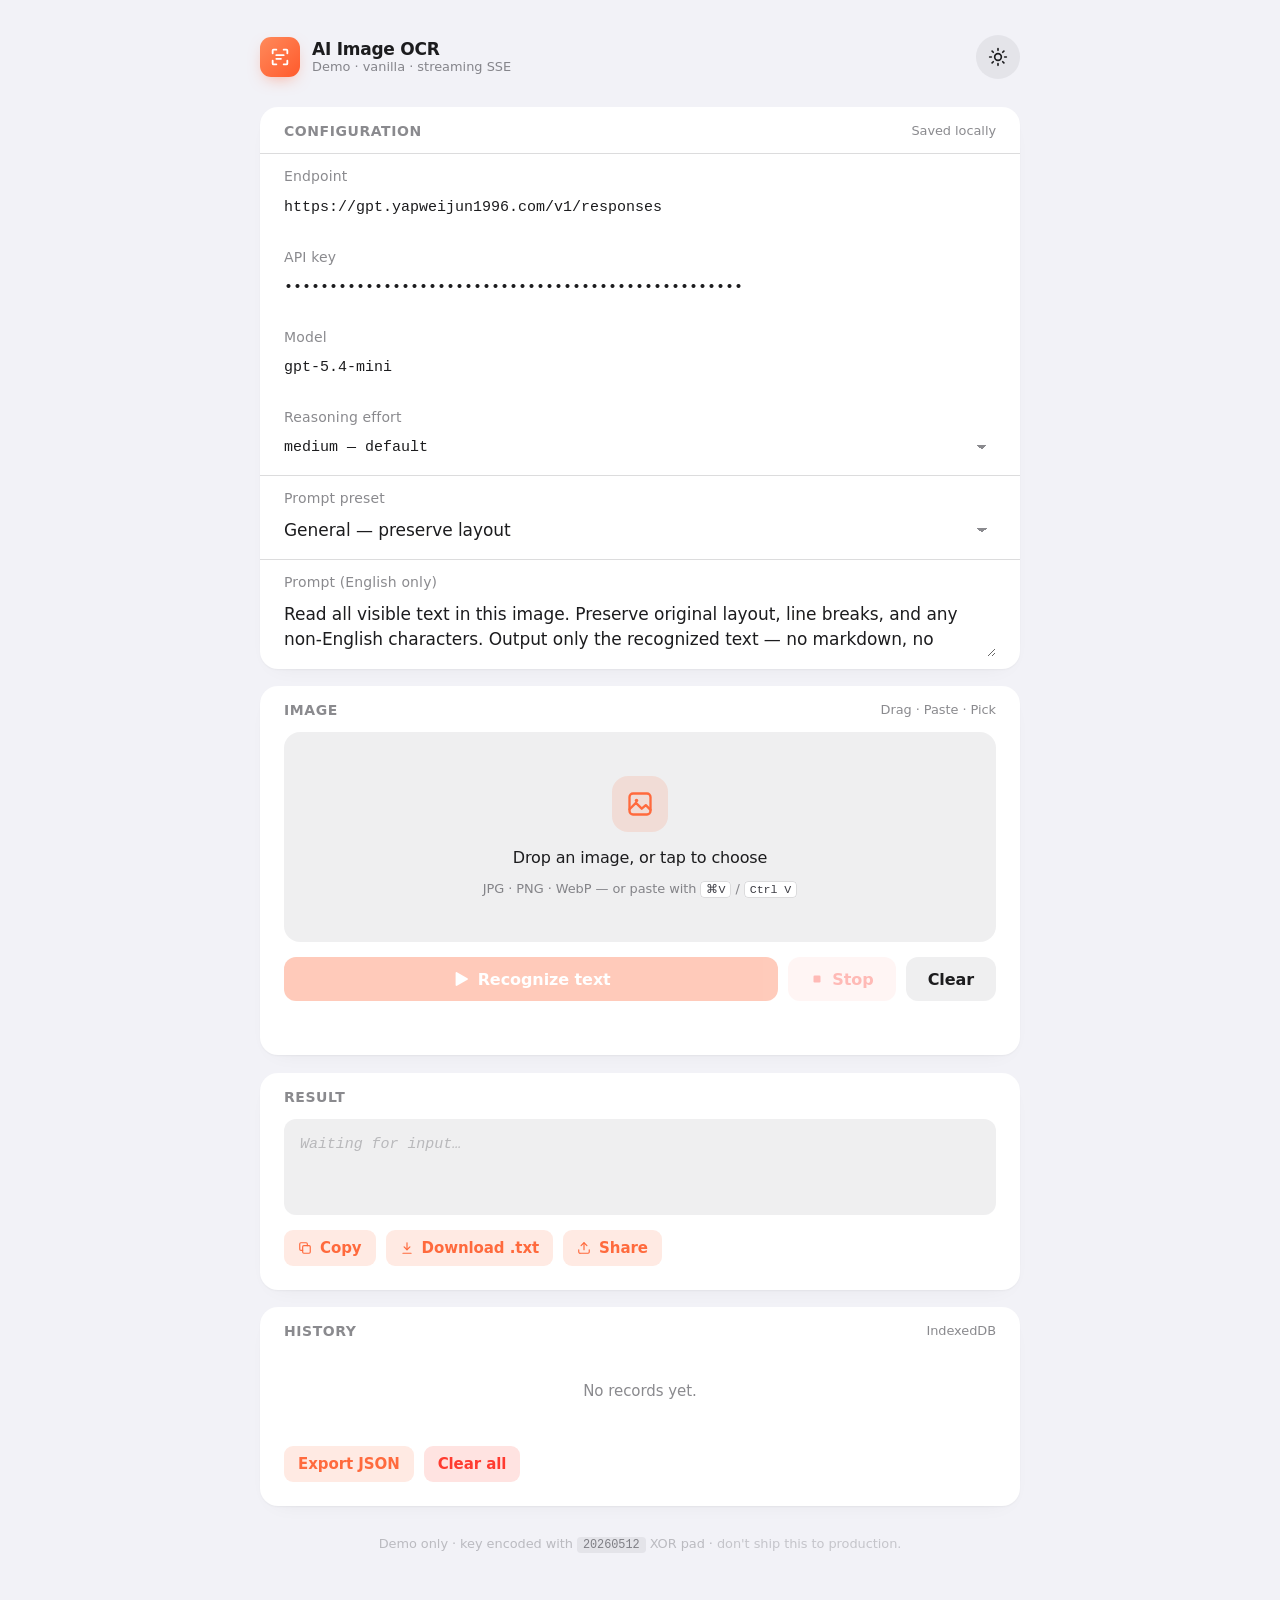
==== index.html @ c4d76cb7 "feat: AI Image OCR demo — streaming PWA, Apple HIG, English presets A browser-native OCR demo that s" ====
<!doctype html>
<html lang="en" dir="ltr">
<head>
  <meta charset="utf-8">
  <meta name="viewport" content="width=device-width, initial-scale=1.0, viewport-fit=cover">

  <title>AI Image OCR — drag an image, get clean text</title>
  <meta name="description" content="Browser-native OCR demo powered by GPT vision. Drag, paste or pick an image and get clean text back.">
  <meta name="author" content="Yap Wei Jun">
  <meta name="theme-color" content="#ff6a3d">
  <meta name="color-scheme" content="light dark">

  <!-- Content Security Policy. No inline scripts (after Phase 10), no
       inline styles, no eval. Allows our own assets + the gateway only. -->
  <meta http-equiv="Content-Security-Policy" content="
    default-src 'self';
    script-src 'self';
    style-src 'self';
    img-src 'self' data: blob:;
    font-src 'self';
    connect-src 'self' https://gpt.yapweijun1996.com;
    manifest-src 'self';
    worker-src 'self';
    object-src 'none';
    base-uri 'self';
    form-action 'self';
    frame-ancestors 'none';
  ">

  <!-- PWA -->
  <link rel="manifest" href="./manifest.json">
  <link rel="icon" href="./icon.svg" type="image/svg+xml">
  <link rel="apple-touch-icon" href="./assets/icons/apple-touch-icon-180.png">
  <meta name="apple-mobile-web-app-capable" content="yes">
  <meta name="mobile-web-app-capable" content="yes">
  <meta name="apple-mobile-web-app-status-bar-style" content="black-translucent">
  <meta name="apple-mobile-web-app-title" content="AI OCR">

  <link rel="stylesheet" href="./assets/styles.css">

  <!-- FOUC guard — sync (non-module) script so it runs before CSS paints.
       See js/fouc.js for the why. -->
  <script src="./js/fouc.js"></script>
</head>
<body>

<main class="app">

  <!-- ============== Header ============== -->
  <header class="nav">
    <div class="brand">
      <div class="brand-mark" aria-hidden="true">
        <svg viewBox="0 0 24 24" fill="none" stroke="currentColor" stroke-width="2" stroke-linecap="round" stroke-linejoin="round">
          <path d="M4 8V5a1 1 0 0 1 1-1h3"/>
          <path d="M20 8V5a1 1 0 0 0-1-1h-3"/>
          <path d="M4 16v3a1 1 0 0 0 1 1h3"/>
          <path d="M20 16v3a1 1 0 0 1-1 1h-3"/>
          <line x1="8" y1="10" x2="16" y2="10"/>
          <line x1="8" y1="14" x2="13" y2="14"/>
        </svg>
      </div>
      <div class="brand-text">
        <div class="brand-title">AI Image OCR</div>
        <div class="brand-sub">Demo · vanilla · streaming SSE</div>
      </div>
    </div>

    <div class="nav-right">
      <button class="install-chip" id="installBtn" type="button" aria-label="Install app">
        <svg viewBox="0 0 24 24" fill="none" stroke="currentColor" stroke-width="2" stroke-linecap="round" stroke-linejoin="round">
          <path d="M12 3v12"/><path d="m7 10 5 5 5-5"/><path d="M5 21h14"/>
        </svg>
        Install
      </button>
      <button class="icon-btn" id="themeBtn" type="button" aria-label="Toggle theme">
        <svg class="sun" viewBox="0 0 24 24" fill="none" stroke="currentColor" stroke-width="2" stroke-linecap="round" stroke-linejoin="round" aria-hidden="true">
          <circle cx="12" cy="12" r="4"/>
          <path d="M12 2v2M12 20v2M4.93 4.93l1.41 1.41M17.66 17.66l1.41 1.41M2 12h2M20 12h2M4.93 19.07l1.41-1.41M17.66 6.34l1.41-1.41"/>
        </svg>
        <svg class="moon" viewBox="0 0 24 24" fill="none" stroke="currentColor" stroke-width="2" stroke-linecap="round" stroke-linejoin="round" aria-hidden="true">
          <path d="M21 12.79A9 9 0 1 1 11.21 3 7 7 0 0 0 21 12.79z"/>
        </svg>
      </button>
    </div>
  </header>

  <div class="stack">

    <!-- ============== Config (iOS grouped list) ============== -->
    <section class="list" aria-labelledby="cfg-label">
      <div class="card-header">
        <h2 class="card-title" id="cfg-label">Configuration</h2>
        <span class="card-meta">Saved locally</span>
      </div>
      <!-- Hardcoded; hidden from end users but kept in DOM so JS can read them -->
      <div class="list-row" hidden>
        <label class="list-label" for="cfgEndpoint">Endpoint</label>
        <input class="input input-mono" type="text" id="cfgEndpoint" value="https://gpt.yapweijun1996.com/v1/responses" inputmode="url" spellcheck="false" autocapitalize="off">
      </div>
      <div class="list-row" hidden>
        <label class="list-label" for="cfgKey">API key</label>
        <input class="input input-mono" type="password" id="cfgKey" placeholder="gw_…" spellcheck="false" autocomplete="off" autocapitalize="off">
      </div>
      <div class="list-row" hidden>
        <label class="list-label" for="cfgModel">Model</label>
        <input class="input input-mono" type="text" id="cfgModel" value="gpt-5.4-mini" spellcheck="false" autocapitalize="off">
      </div>
      <div class="list-row">
        <label class="list-label" for="cfgEffort">Reasoning effort</label>
        <select class="input input-mono select" id="cfgEffort" aria-label="Reasoning effort">
          <option value="minimal">minimal — fastest, simple receipts/labels</option>
          <option value="low">low</option>
          <option value="medium" selected>medium — default</option>
          <option value="high">high — dense / multi-column / handwriting</option>
          <option value="xhigh">xhigh — last resort</option>
        </select>
      </div>
      <div class="list-row">
        <label class="list-label" for="cfgPromptPreset">Prompt preset</label>
        <select class="input select" id="cfgPromptPreset" aria-label="Prompt preset">
          <!-- Options populated by js/config.js from js/prompts.js -->
        </select>
      </div>
      <div class="list-row">
        <label class="list-label" for="cfgPrompt">Prompt (English only)</label>
        <textarea class="textarea" id="cfgPrompt" lang="en" spellcheck="true"
                  placeholder="Loaded from preset — edit to customize."></textarea>
      </div>
    </section>

    <!-- ============== Input ============== -->
    <section class="card" aria-labelledby="in-label">
      <div class="card-header">
        <h2 class="card-title" id="in-label">Image</h2>
        <span class="card-meta">Drag · Paste · Pick</span>
      </div>
      <div class="card-body">
        <div class="drop" id="drop" role="button" tabindex="0" aria-label="Choose image">
          <div class="drop-icon" aria-hidden="true">
            <svg viewBox="0 0 24 24" fill="none" stroke="currentColor" stroke-width="2" stroke-linecap="round" stroke-linejoin="round">
              <rect x="3" y="3" width="18" height="18" rx="3"/>
              <circle cx="9" cy="9" r="1.5" fill="currentColor" stroke="none"/>
              <path d="M3 16.5 8.5 11l5 5L17 13l4 4"/>
            </svg>
          </div>
          <div class="drop-title">Drop an image, or tap to choose</div>
          <div class="drop-hint">JPG · PNG · WebP — or paste with <kbd>⌘V</kbd> / <kbd>Ctrl V</kbd></div>
        </div>
        <input type="file" id="file" accept="image/*" hidden>

        <div class="preview" id="preview">
          <div class="preview-img-wrap">
            <img id="previewImg" alt="Selected image preview">
          </div>
          <div class="preview-meta" id="previewMeta"></div>
        </div>

        <div class="actions">
          <button class="btn btn-filled" id="runBtn" disabled type="button">
            <svg width="18" height="18" viewBox="0 0 24 24" fill="none" stroke="currentColor" stroke-width="2.4" stroke-linecap="round" stroke-linejoin="round" aria-hidden="true">
              <path d="m6 4 14 8-14 8z" fill="currentColor"/>
            </svg>
            Recognize text
          </button>
          <button class="btn btn-tinted btn-danger" id="stopBtn" type="button" disabled hidden>
            <svg width="14" height="14" viewBox="0 0 24 24" fill="currentColor" aria-hidden="true">
              <rect x="6" y="6" width="12" height="12" rx="2"/>
            </svg>
            Stop
          </button>
          <button class="btn btn-gray" id="clearBtn" type="button">Clear</button>
        </div>

        <div class="status" id="status" role="status" aria-live="polite"></div>
      </div>
    </section>

    <!-- ============== Output ============== -->
    <section class="card" aria-labelledby="out-label">
      <div class="card-header">
        <h2 class="card-title" id="out-label">Result</h2>
        <span class="card-meta" id="outMeta"></span>
      </div>
      <div class="card-body">
        <div class="result-wrap">
          <div class="result" id="result"></div>
        </div>
        <div class="actions">
          <button class="btn btn-tinted btn-sm" id="copyBtn" type="button">
            <svg width="14" height="14" viewBox="0 0 24 24" fill="none" stroke="currentColor" stroke-width="2" stroke-linecap="round" stroke-linejoin="round" aria-hidden="true">
              <rect x="8" y="8" width="13" height="13" rx="2"/><path d="M16 8V5a2 2 0 0 0-2-2H5a2 2 0 0 0-2 2v9a2 2 0 0 0 2 2h3"/>
            </svg>
            Copy
          </button>
          <button class="btn btn-tinted btn-sm" id="dlBtn" type="button">
            <svg width="14" height="14" viewBox="0 0 24 24" fill="none" stroke="currentColor" stroke-width="2" stroke-linecap="round" stroke-linejoin="round" aria-hidden="true">
              <path d="M12 3v12"/><path d="m7 10 5 5 5-5"/><path d="M5 21h14"/>
            </svg>
            Download .txt
          </button>
          <button class="btn btn-tinted btn-sm" id="shareBtn" type="button" hidden>
            <svg width="14" height="14" viewBox="0 0 24 24" fill="none" stroke="currentColor" stroke-width="2" stroke-linecap="round" stroke-linejoin="round" aria-hidden="true">
              <path d="M12 3v12"/><path d="m7 8 5-5 5 5"/><path d="M5 21h14a2 2 0 0 0 2-2v-4"/>
              <path d="M3 15v4a2 2 0 0 0 2 2"/>
            </svg>
            Share
          </button>
        </div>
      </div>
    </section>

    <!-- ============== History ============== -->
    <section class="card" aria-labelledby="hist-label">
      <div class="card-header">
        <h2 class="card-title" id="hist-label">History</h2>
        <span class="card-meta">IndexedDB</span>
      </div>
      <div class="card-body">
        <div class="history-list" id="history"></div>
        <div class="actions">
          <button class="btn btn-tinted btn-sm" id="exportBtn" type="button">Export JSON</button>
          <button class="btn btn-tinted btn-sm btn-danger" id="clearHistBtn" type="button">Clear all</button>
        </div>
      </div>
    </section>

  </div>

  <p class="foot">
    Demo only · key encoded with <code>20260512</code> XOR pad ·
    <span class="dim">don't ship this to production.</span>
  </p>
</main>

<!-- ============== Modal (currently dormant — see js/modal.js) ============== -->
<div class="modal" id="modal" role="dialog" aria-modal="true" aria-labelledby="modalTitle">
  <div class="modal-box">
    <div class="modal-head">
      <h3 id="modalTitle">Record</h3>
      <button class="modal-close" id="modalClose" type="button" aria-label="Close">
        <svg viewBox="0 0 24 24" fill="none" stroke="currentColor" stroke-width="2.4" stroke-linecap="round">
          <path d="m6 6 12 12M18 6 6 18"/>
        </svg>
      </button>
    </div>
    <div class="modal-content">
      <div class="modal-img-wrap"><img id="modalImg" alt=""></div>
      <div class="result modal-text-spaced" id="modalText"></div>
    </div>
  </div>
</div>

<!-- ============== Update banner (PWA) ============== -->
<div class="update-banner" id="updateBanner" role="alert">
  <div class="update-banner-text">
    <span class="t1">Update available</span>
    <span class="t2">A new version is ready to install.</span>
  </div>
  <button class="btn btn-tinted btn-sm" id="updateBtn" type="button">Reload</button>
</div>

<script type="module" src="./js/main.js"></script>
</body>
</html>
---- assets/styles.css ----
/* ============================================================
 * Apple Human Interface Guidelines — Clarity · Deference · Depth
 * - System font stack (SF Pro on Apple, Segoe UI Variable on Win)
 * - Fluid type scale (clamp) per KB 0cbdc65b
 * - 3 discrete breakpoints (≤1100 / ≤820 / ≤520) per KB
 * - Safe-area insets per KB ccb5ae85
 * - Hairline 1px dividers, generous corner radius (10-22px)
 * - Subtle materials (backdrop-filter), single accent color
 * - 44pt minimum touch target on all interactive elements
 *
 * Source organization (top → bottom = generic → specific → overrides):
 *   1. Tokens (:root + dark)
 *   2. Reset + base
 *   3. Layout
 *   4. Header / brand
 *   5. Card / iOS-grouped list
 *   6. Inputs / select
 *   7. Drop zone / preview
 *   8. Buttons
 *   9. Status / spinner
 *  10. Result text
 *  11. History
 *  12. Modal
 *  13. Update banner
 *  14. Install chip
 *  15. Footer
 *  16. Responsive breakpoints
 *  17. Motion preferences
 * ============================================================ */


/* ============================================================
 * 1. Tokens
 * ============================================================ */
:root{
  color-scheme: light dark;

  /* ---------- Color tokens (light) ---------- */
  --bg:           #f2f2f7;   /* iOS system gray 6 */
  --bg-elevated:  #ffffff;   /* card surface */
  --bg-secondary: #ffffff;   /* input fill */
  --bg-tertiary:  rgba(120,120,128,0.12);  /* iOS tertiary fill */
  --fg:           #1c1c1e;
  --fg-secondary: #3c3c43;
  --fg-tertiary:  rgba(60,60,67,0.6);
  --fg-quaternary:rgba(60,60,67,0.3);
  --separator:    rgba(60,60,67,0.18);   /* hairline */
  --separator-opaque:#c6c6c8;

  --accent:       #ff6a3d;   /* warm orange — replaces system blue */
  --accent-hover: #ff7d54;
  --accent-pressed:#e8552b;
  --on-accent:    #ffffff;

  --success:#34c759;
  --danger: #ff3b30;

  /* ---------- Type scale (fluid clamp) ---------- */
  --fs-caption2: clamp(11px, 10px + 0.1vw, 12px);
  --fs-caption:  clamp(12px, 11px + 0.15vw, 13px);
  --fs-footnote: clamp(13px, 12px + 0.18vw, 14px);
  --fs-subhead:  clamp(14px, 13px + 0.2vw,  15px);
  --fs-callout:  clamp(15px, 14px + 0.22vw, 16px);
  --fs-body:     clamp(15px, 14px + 0.25vw, 17px);
  --fs-headline: clamp(16px, 15px + 0.3vw,  17px);
  --fs-title3:   clamp(18px, 16px + 0.5vw,  20px);
  --fs-title2:   clamp(20px, 18px + 0.7vw,  22px);
  --fs-title1:   clamp(24px, 20px + 1.2vw,  28px);
  --fs-large:    clamp(28px, 22px + 2.0vw,  34px);

  /* ---------- Spacing ---------- */
  --pad-page-x: clamp(16px, 14px + 1.2vw, 28px);
  --pad-page-y: clamp(20px, 16px + 1.5vw, 36px);
  --pad-card:   clamp(18px, 14px + 1vw,   24px);
  --gap-row:    clamp(8px, 7px + 0.3vw, 12px);
  --gap-stack:  clamp(12px, 10px + 0.4vw, 16px);
  --gap-card:   clamp(14px, 12px + 0.4vw, 18px);

  /* ---------- Shape ---------- */
  --r-input: 10px;
  --r-button: 12px;
  --r-card: 18px;
  --r-modal: 22px;
  --r-pill: 999px;

  /* ---------- Motion ---------- */
  --ease-standard: cubic-bezier(.4,0,.2,1);
  --ease-emphasized: cubic-bezier(.2,0,0,1);
  --dur-fast: .15s;
  --dur-base: .25s;

  /* ---------- Elevation ---------- */
  --shadow-card: 0 1px 2px rgba(0,0,0,0.04), 0 8px 24px -16px rgba(0,0,0,0.10);
  --shadow-modal: 0 10px 60px -10px rgba(0,0,0,0.30);

  /* ---------- Touch target ---------- */
  --tt: 44px;
}

/* Auto theme respects the system */
@media (prefers-color-scheme: dark){
  :root[data-theme="auto"]{
    --bg:           #000000;
    --bg-elevated:  #1c1c1e;
    --bg-secondary: #1c1c1e;
    --bg-tertiary:  rgba(118,118,128,0.24);
    --fg:           #f5f5f7;
    --fg-secondary: #ebebf5;
    --fg-tertiary:  rgba(235,235,245,0.6);
    --fg-quaternary:rgba(235,235,245,0.3);
    --separator:    rgba(84,84,88,0.65);
    --separator-opaque:#38383a;
    --accent:       #ff7d54;
    --accent-hover: #ff8e69;
    --accent-pressed:#e85e35;
    --shadow-card: 0 1px 2px rgba(0,0,0,0.5), 0 8px 28px -16px rgba(0,0,0,0.7);
    --shadow-modal: 0 10px 60px -10px rgba(0,0,0,0.7);
  }
}

/* Explicit dark — wins over auto */
[data-theme="dark"]{
  --bg:           #000000;
  --bg-elevated:  #1c1c1e;
  --bg-secondary: #1c1c1e;
  --bg-tertiary:  rgba(118,118,128,0.24);
  --fg:           #f5f5f7;
  --fg-secondary: #ebebf5;
  --fg-tertiary:  rgba(235,235,245,0.6);
  --fg-quaternary:rgba(235,235,245,0.3);
  --separator:    rgba(84,84,88,0.65);
  --separator-opaque:#38383a;
  --accent:       #ff7d54;
  --accent-hover: #ff8e69;
  --accent-pressed:#e85e35;
  --shadow-card: 0 1px 2px rgba(0,0,0,0.5), 0 8px 28px -16px rgba(0,0,0,0.7);
  --shadow-modal: 0 10px 60px -10px rgba(0,0,0,0.7);
}


/* ============================================================
 * 2. Reset + base
 * ============================================================ */
*,*::before,*::after{ box-sizing:border-box; -webkit-tap-highlight-color: transparent; }
html,body{ margin:0; padding:0 }
html{ overflow-x:hidden; }
body{
  background: var(--bg);
  color: var(--fg);
  font-family: -apple-system, BlinkMacSystemFont, "SF Pro Text", "Segoe UI Variable", "Segoe UI",
               system-ui, ui-sans-serif, "Helvetica Neue", Arial, sans-serif;
  font-size: var(--fs-body);
  line-height: 1.45;
  letter-spacing: -0.003em;
  -webkit-font-smoothing: antialiased;
  -moz-osx-font-smoothing: grayscale;
  text-rendering: optimizeLegibility;
  min-height: 100vh;
  min-height: 100dvh;
  /* safe-area insets per KB ccb5ae85 */
  padding:
    max(var(--pad-page-y), env(safe-area-inset-top))
    max(var(--pad-page-x), env(safe-area-inset-right))
    max(var(--pad-page-y), env(safe-area-inset-bottom))
    max(var(--pad-page-x), env(safe-area-inset-left));
  transition: background-color var(--dur-base) var(--ease-standard),
              color var(--dur-base) var(--ease-standard);
}
::selection{ background: color-mix(in srgb, var(--accent) 30%, transparent); }


/* ============================================================
 * 3. Layout
 * ============================================================ */
.app{ max-width: 760px; margin: 0 auto; }
.stack{ display:flex; flex-direction:column; gap: var(--gap-card); }


/* ============================================================
 * 4. Header / brand
 * ============================================================ */
.nav{
  display:flex; align-items:center; justify-content:space-between;
  margin-bottom: clamp(20px, 16px + 1vw, 28px);
  gap: 12px;
}
.nav-right{ display:flex; align-items:center; gap: 8px; }
.brand{ display:flex; align-items:center; gap: 12px; min-width:0; }
.brand-mark{
  width: 40px; height: 40px; flex-shrink:0;
  border-radius: 11px;
  background: linear-gradient(135deg, #ff8a5b, #ff5a2c);
  display:flex; align-items:center; justify-content:center;
  box-shadow: 0 6px 16px -6px rgba(255,90,44,.5);
}
.brand-mark svg{ width:22px; height:22px; color:#fff; }
.brand-text{ display:flex; flex-direction:column; min-width:0; }
.brand-title{
  font-size: var(--fs-headline); font-weight: 600;
  letter-spacing: -0.015em; line-height: 1.2;
  color: var(--fg);
}
.brand-sub{
  font-size: var(--fs-caption); font-weight: 400;
  color: var(--fg-tertiary); letter-spacing: 0;
  line-height: 1.3;
}

/* Icon button (theme toggle) */
.icon-btn{
  appearance:none; border:0; cursor:pointer;
  width: var(--tt); height: var(--tt); flex-shrink:0;
  border-radius: 50%;
  background: var(--bg-tertiary);
  color: var(--fg);
  display:flex; align-items:center; justify-content:center;
  transition: background-color var(--dur-fast) var(--ease-standard),
              transform .1s var(--ease-standard);
}
.icon-btn:hover{ background: color-mix(in srgb, var(--bg-tertiary) 100%, var(--fg) 6%); }
.icon-btn:active{ transform: scale(0.94); }
.icon-btn svg{ width: 20px; height: 20px; }
.icon-btn .sun{ display:block; }
.icon-btn .moon{ display:none; }
[data-theme="dark"] .icon-btn .sun{ display:none; }
[data-theme="dark"] .icon-btn .moon{ display:block; }
@media (prefers-color-scheme: dark){
  :root[data-theme="auto"] .icon-btn .sun{ display:none; }
  :root[data-theme="auto"] .icon-btn .moon{ display:block; }
}


/* ============================================================
 * 5. Card / iOS-grouped list
 * ============================================================ */
.card{
  background: var(--bg-elevated);
  border-radius: var(--r-card);
  box-shadow: var(--shadow-card);
  overflow: hidden;
}
.card-header{
  padding: 14px var(--pad-card) 12px;
  display:flex; align-items:center; justify-content:space-between;
  gap: 12px;
}
.card-title{
  font-size: var(--fs-footnote);
  font-weight: 600;
  color: var(--fg-tertiary);
  letter-spacing: 0.04em;
  text-transform: uppercase;
  margin: 0;
}
.card-meta{
  font-size: var(--fs-caption);
  color: var(--fg-tertiary);
  font-variant-numeric: tabular-nums;
}
.card-body{ padding: 0 var(--pad-card) var(--pad-card); }

.list{
  background: var(--bg-elevated);
  border-radius: var(--r-card);
  overflow:hidden;
  box-shadow: var(--shadow-card);
}
.list-row{
  display:flex; flex-direction:column;
  padding: 12px var(--pad-card);
  min-height: var(--tt);
  border-top: 1px solid var(--separator);
  gap: 6px;
}
.list-row:first-child,
.list-row:first-of-type{ border-top: 0; }
/* When earlier siblings are [hidden], the first visible row still needs no top border. */
.list-row[hidden] + .list-row,
.list-row[hidden] + .list-row[hidden] + .list-row,
.list-row[hidden] + .list-row[hidden] + .list-row[hidden] + .list-row{
  border-top: 0;
}
/* Reset for rows AFTER the first visible — they should have separators */
.list-row:not([hidden]) ~ .list-row:not([hidden]){ border-top: 1px solid var(--separator); }
.list-label{
  font-size: var(--fs-footnote);
  color: var(--fg-tertiary);
  letter-spacing: 0.01em;
}
/* focus ring on row */
.list-row:focus-within{
  background: color-mix(in srgb, var(--accent) 5%, transparent);
}


/* ============================================================
 * 6. Inputs / select
 * ============================================================ */
.input, .textarea{
  appearance:none;
  width:100%;
  border: 0;
  background: transparent;
  color: var(--fg);
  font-family: inherit;
  font-size: var(--fs-body);
  line-height: 1.45;
  padding: 4px 0;
  outline: none;
  letter-spacing: inherit;
  min-height: 28px;
}
.textarea{
  resize: vertical;
  min-height: 56px;
  line-height: 1.5;
}
.input::placeholder, .textarea::placeholder{ color: var(--fg-quaternary); }

.input-mono{
  font-family: ui-monospace, "SF Mono", Menlo, Consolas, "Liberation Mono", monospace;
  font-size: var(--fs-subhead);
  letter-spacing: 0;
}

/* Native select styled to match list row */
.select{
  appearance:none; -webkit-appearance:none; -moz-appearance:none;
  background-image:
    linear-gradient(45deg, transparent 50%, var(--fg-tertiary) 50%),
    linear-gradient(135deg, var(--fg-tertiary) 50%, transparent 50%);
  background-position:
    calc(100% - 14px) 50%,
    calc(100% - 9px) 50%;
  background-size: 5px 5px, 5px 5px;
  background-repeat: no-repeat;
  padding-right: 26px;
  cursor: pointer;
}
.select:focus{ outline: none; }


/* ============================================================
 * 7. Drop zone / preview
 * ============================================================ */
.drop{
  position:relative;
  border-radius: 16px;
  background: var(--bg-tertiary);
  padding: clamp(28px, 24px + 2vw, 44px) 20px;
  text-align:center;
  cursor: pointer;
  transition: background-color var(--dur-fast) var(--ease-standard),
              transform .1s var(--ease-standard);
  min-height: 160px;
  display:flex; flex-direction:column; align-items:center; justify-content:center;
  gap: 10px;
}
.drop:hover{ background: color-mix(in srgb, var(--bg-tertiary) 100%, var(--fg) 4%); }
.drop:active{ transform: scale(0.995); }
.drop.over{
  background: color-mix(in srgb, var(--accent) 14%, var(--bg-tertiary));
  outline: 2px solid var(--accent);
  outline-offset: -2px;
}
.drop-icon{
  width: 56px; height: 56px;
  border-radius: 16px;
  background: color-mix(in srgb, var(--accent) 14%, transparent);
  color: var(--accent);
  display:flex; align-items:center; justify-content:center;
  margin-bottom: 4px;
}
.drop-icon svg{ width: 28px; height: 28px; }
.drop-title{
  font-size: var(--fs-callout);
  font-weight: 500;
  color: var(--fg);
  letter-spacing: -0.01em;
}
.drop-hint{
  font-size: var(--fs-caption);
  color: var(--fg-tertiary);
}
.drop-hint kbd{
  font-family: ui-monospace, "SF Mono", Menlo, monospace;
  font-size: 0.9em;
  background: var(--bg-elevated);
  border: 1px solid var(--separator);
  border-radius: 4px;
  padding: 1px 5px;
  color: var(--fg-secondary);
  font-weight: 500;
}

.preview{ display:none; margin-top: 14px; }
.preview.show{ display:block; }
.preview-img-wrap{
  border-radius: 14px;
  overflow:hidden;
  background:
    repeating-conic-gradient(var(--bg-tertiary) 0% 25%, transparent 0% 50%) 50%/16px 16px,
    var(--bg-elevated);
  display:flex; justify-content:center; align-items:center;
  max-height: 320px;
}
.preview-img-wrap img{
  max-width:100%; max-height: 320px;
  display:block;
}
.preview-meta{
  margin-top: 8px;
  font-size: var(--fs-caption);
  color: var(--fg-tertiary);
  font-variant-numeric: tabular-nums;
  display:flex; gap: 10px; flex-wrap:wrap;
}
.preview-meta .dot{ color: var(--fg-quaternary); }


/* ============================================================
 * 8. Buttons
 * ============================================================ */
.actions{
  display:flex; gap: 10px; flex-wrap:wrap;
  margin-top: var(--gap-stack);
}
.btn{
  appearance:none; border:0; cursor:pointer;
  font-family: inherit;
  font-size: var(--fs-callout);
  font-weight: 590;          /* SF semibold */
  letter-spacing: -0.005em;
  min-height: var(--tt);
  padding: 0 22px;
  border-radius: var(--r-button);
  display:inline-flex; align-items:center; justify-content:center; gap: 8px;
  transition: background-color var(--dur-fast) var(--ease-standard),
              color var(--dur-fast) var(--ease-standard),
              transform .08s var(--ease-standard),
              opacity var(--dur-fast) var(--ease-standard);
  white-space:nowrap;
}
.btn:active:not(:disabled){ transform: scale(0.97); }
.btn:disabled{ opacity: 0.35; cursor: not-allowed; }

/* Filled — primary */
.btn-filled{
  background: var(--accent);
  color: var(--on-accent);
  flex: 1 1 auto;
}
.btn-filled:hover:not(:disabled){ background: var(--accent-hover); }
.btn-filled:active:not(:disabled){ background: var(--accent-pressed); }

/* Tinted — secondary */
.btn-tinted{
  background: color-mix(in srgb, var(--accent) 14%, transparent);
  color: var(--accent);
}
.btn-tinted:hover:not(:disabled){ background: color-mix(in srgb, var(--accent) 22%, transparent); }

/* Gray — neutral */
.btn-gray{
  background: var(--bg-tertiary);
  color: var(--fg);
}
.btn-gray:hover:not(:disabled){ background: color-mix(in srgb, var(--bg-tertiary) 100%, var(--fg) 6%); }

/* Plain — text only */
.btn-plain{
  background: transparent;
  color: var(--accent);
  padding: 0 12px;
}
.btn-plain:hover:not(:disabled){ background: color-mix(in srgb, var(--accent) 8%, transparent); }

/* Destructive */
.btn-danger{ color: var(--danger); }
.btn-danger.btn-tinted{ background: color-mix(in srgb, var(--danger) 14%, transparent); }

/* Small */
.btn-sm{
  font-size: var(--fs-subhead);
  min-height: 36px;
  padding: 0 14px;
  border-radius: 9px;
}


/* ============================================================
 * 9. Status / spinner
 * ============================================================ */
.status{
  margin-top: 10px;
  font-size: var(--fs-footnote);
  color: var(--fg-tertiary);
  min-height: 20px;
  display:flex; align-items:center; gap: 8px;
}
.status.err{ color: var(--danger); }
.status.ok{ color: var(--success); }
.spin{
  width:14px; height:14px;
  border:2px solid color-mix(in srgb, var(--fg) 18%, transparent);
  border-top-color: var(--accent);
  border-radius:50%;
  animation: spin .7s linear infinite;
  flex-shrink:0;
}
@keyframes spin{ to{ transform: rotate(360deg) } }


/* ============================================================
 * 10. Result text
 * ============================================================ */
.result-wrap{ position: relative; }
.result{
  font-family: ui-monospace, "SF Mono", Menlo, Consolas, "Liberation Mono", monospace;
  font-size: var(--fs-subhead);
  line-height: 1.65;
  color: var(--fg);
  background: var(--bg-tertiary);
  border-radius: 12px;
  padding: 14px 16px;
  min-height: 96px;
  white-space: pre-wrap;
  word-break: break-word;
  overflow-wrap: anywhere;
}
.result:empty::before{
  content: "Waiting for input…";
  color: var(--fg-quaternary);
  font-style: italic;
  font-family: inherit;
}


/* ============================================================
 * 11. History
 * ============================================================ */
.history-list{ display:flex; flex-direction:column; }
.h-row{
  display:flex; align-items:flex-start; gap: 12px;
  padding: 12px 0;
  border-top: 1px solid var(--separator);
}
.h-row:first-child{ border-top: 0; padding-top: 4px; }
.h-thumb{
  width: 56px; height: 56px;
  flex-shrink: 0;
  border-radius: 10px;
  object-fit: cover;
  background: var(--bg-tertiary);
  cursor: pointer;
  transition: transform .1s var(--ease-standard);
}
.h-thumb:active{ transform: scale(0.96); }
.h-body{ flex:1; min-width:0; }
.h-text{
  font-size: var(--fs-subhead);
  color: var(--fg);
  line-height: 1.4;
  display: -webkit-box;
  -webkit-line-clamp: 2;
  -webkit-box-orient: vertical;
  overflow: hidden;
  word-break: break-word;
}
.h-meta{
  margin-top: 6px;
  font-size: var(--fs-caption);
  color: var(--fg-tertiary);
  font-variant-numeric: tabular-nums;
  display:flex; flex-wrap:wrap; gap: 4px 10px; align-items:center;
}
.h-meta .dot{ color: var(--fg-quaternary); }
.h-actions{
  display:flex; gap: 6px; flex-shrink:0; margin-left: auto;
  align-self: center;
}
.h-empty{
  padding: 28px 0;
  text-align: center;
  color: var(--fg-tertiary);
  font-size: var(--fs-subhead);
}


/* ============================================================
 * 12. Modal
 * ============================================================ */
.modal{
  position: fixed; inset:0;
  display:none;
  z-index: 100;
  align-items:center; justify-content:center;
  padding: 20px;
  background: rgba(0,0,0,0.5);
  backdrop-filter: saturate(180%) blur(20px);
  -webkit-backdrop-filter: saturate(180%) blur(20px);
  animation: fade-in .2s var(--ease-standard);
}
.modal.show{ display:flex; }
@keyframes fade-in{ from{ opacity:0 } to{ opacity:1 } }
@keyframes slide-up{ from{ transform: translateY(20px); opacity:0 } to{ transform: translateY(0); opacity:1 } }

.modal-box{
  background: var(--bg-elevated);
  border-radius: var(--r-modal);
  max-width: 640px; width: 100%;
  max-height: 88vh;
  max-height: 88dvh;
  overflow: hidden;
  display:flex; flex-direction:column;
  box-shadow: var(--shadow-modal);
  animation: slide-up .25s var(--ease-emphasized);
}
.modal-head{
  display:flex; align-items:center; justify-content:space-between;
  padding: 14px 18px;
  border-bottom: 1px solid var(--separator);
  flex-shrink: 0;
}
.modal-head h3{
  margin: 0;
  font-size: var(--fs-headline);
  font-weight: 600;
  letter-spacing: -0.01em;
}
.modal-close{
  appearance:none; border:0; cursor:pointer;
  width: 32px; height: 32px;
  border-radius: 50%;
  background: var(--bg-tertiary);
  color: var(--fg-secondary);
  display:flex; align-items:center; justify-content:center;
  transition: background-color var(--dur-fast) var(--ease-standard);
}
.modal-close:hover{ background: color-mix(in srgb, var(--bg-tertiary) 100%, var(--fg) 8%); }
.modal-close svg{ width:14px; height:14px; }
.modal-content{
  padding: 16px 18px 20px;
  overflow: auto;
  -webkit-overflow-scrolling: touch;
}
.modal-img-wrap{
  border-radius: 12px; overflow:hidden;
  background:
    repeating-conic-gradient(var(--bg-tertiary) 0% 25%, transparent 0% 50%) 50%/16px 16px,
    var(--bg-elevated);
  display:flex; justify-content:center;
}
.modal-img-wrap img{ max-width:100%; display:block; }


/* ============================================================
 * 13. Update banner (PWA refresh prompt — KB ccb5ae85 model B)
 * ============================================================ */
.update-banner{
  position: fixed;
  left: max(12px, env(safe-area-inset-left));
  right: max(12px, env(safe-area-inset-right));
  bottom: max(12px, env(safe-area-inset-bottom));
  z-index: 90;
  background: var(--bg-elevated);
  border-radius: 14px;
  box-shadow: var(--shadow-modal);
  padding: 12px 12px 12px 16px;
  display:none;
  align-items:center; gap: 12px;
  transform: translateY(20px); opacity: 0;
  transition: transform var(--dur-base) var(--ease-emphasized), opacity var(--dur-base) var(--ease-standard);
  max-width: 480px; margin: 0 auto;
}
.update-banner.show{ display:flex; transform: translateY(0); opacity: 1; }
.update-banner-text{ flex:1; font-size: var(--fs-subhead); color: var(--fg); }
.update-banner-text .t1{ font-weight: 600; display:block; }
.update-banner-text .t2{ font-size: var(--fs-caption); color: var(--fg-tertiary); }


/* ============================================================
 * 14. Install chip (Android Chrome beforeinstallprompt)
 * ============================================================ */
.install-chip{
  display: none;
  align-items:center; gap: 6px;
  font-size: var(--fs-subhead);
  font-weight: 590;
  color: var(--accent);
  background: color-mix(in srgb, var(--accent) 14%, transparent);
  padding: 0 14px;
  border-radius: var(--r-pill);
  min-height: 36px;
  border: 0; cursor: pointer;
}
.install-chip.show{ display: inline-flex; }
.install-chip svg{ width:16px; height:16px; }


/* ============================================================
 * 15. Footer
 * ============================================================ */
.foot{
  margin-top: clamp(20px, 16px + 1vw, 28px);
  font-size: var(--fs-caption);
  color: var(--fg-quaternary);
  text-align: center;
  line-height: 1.5;
}
.foot code{
  font-family: ui-monospace, "SF Mono", Menlo, monospace;
  font-size: 0.92em;
  padding: 1px 6px;
  border-radius: 4px;
  background: var(--bg-tertiary);
  color: var(--fg-tertiary);
}
.foot .dim{ opacity: .8; }

/* Minor utility */
.modal-text-spaced{ margin-top: 14px; }


/* ============================================================
 * 16. Responsive breakpoints (KB 0cbdc65b)
 * ============================================================ */
/* Tablet portrait */
@media (max-width: 820px){
  .actions{ gap: 8px; }
}
/* Phone */
@media (max-width: 520px){
  .app{ max-width: 100%; }
  .btn-filled{ flex: 1 1 100%; }   /* full-width primary on phone */
  .preview-img-wrap img{ max-height: 240px; }
  .h-actions{
    align-self: stretch;
    margin-left: 0;
    width: 100%;
    justify-content: flex-end;
    flex-wrap: wrap;
  }
  .h-row{ flex-wrap: wrap; }
  .h-thumb{ width: 48px; height: 48px; }
}
/* Landscape phone — keep safe-area buffer */
@media (orientation: landscape) and (max-height: 500px){
  body{ padding-top: max(16px, env(safe-area-inset-top)); }
}


/* ============================================================
 * 17. Motion preferences
 * ============================================================ */
@media (prefers-reduced-motion: reduce){
  *,*::before,*::after{
    animation-duration: 0.01ms !important;
    animation-iteration-count: 1 !important;
    transition-duration: 0.01ms !important;
  }
}
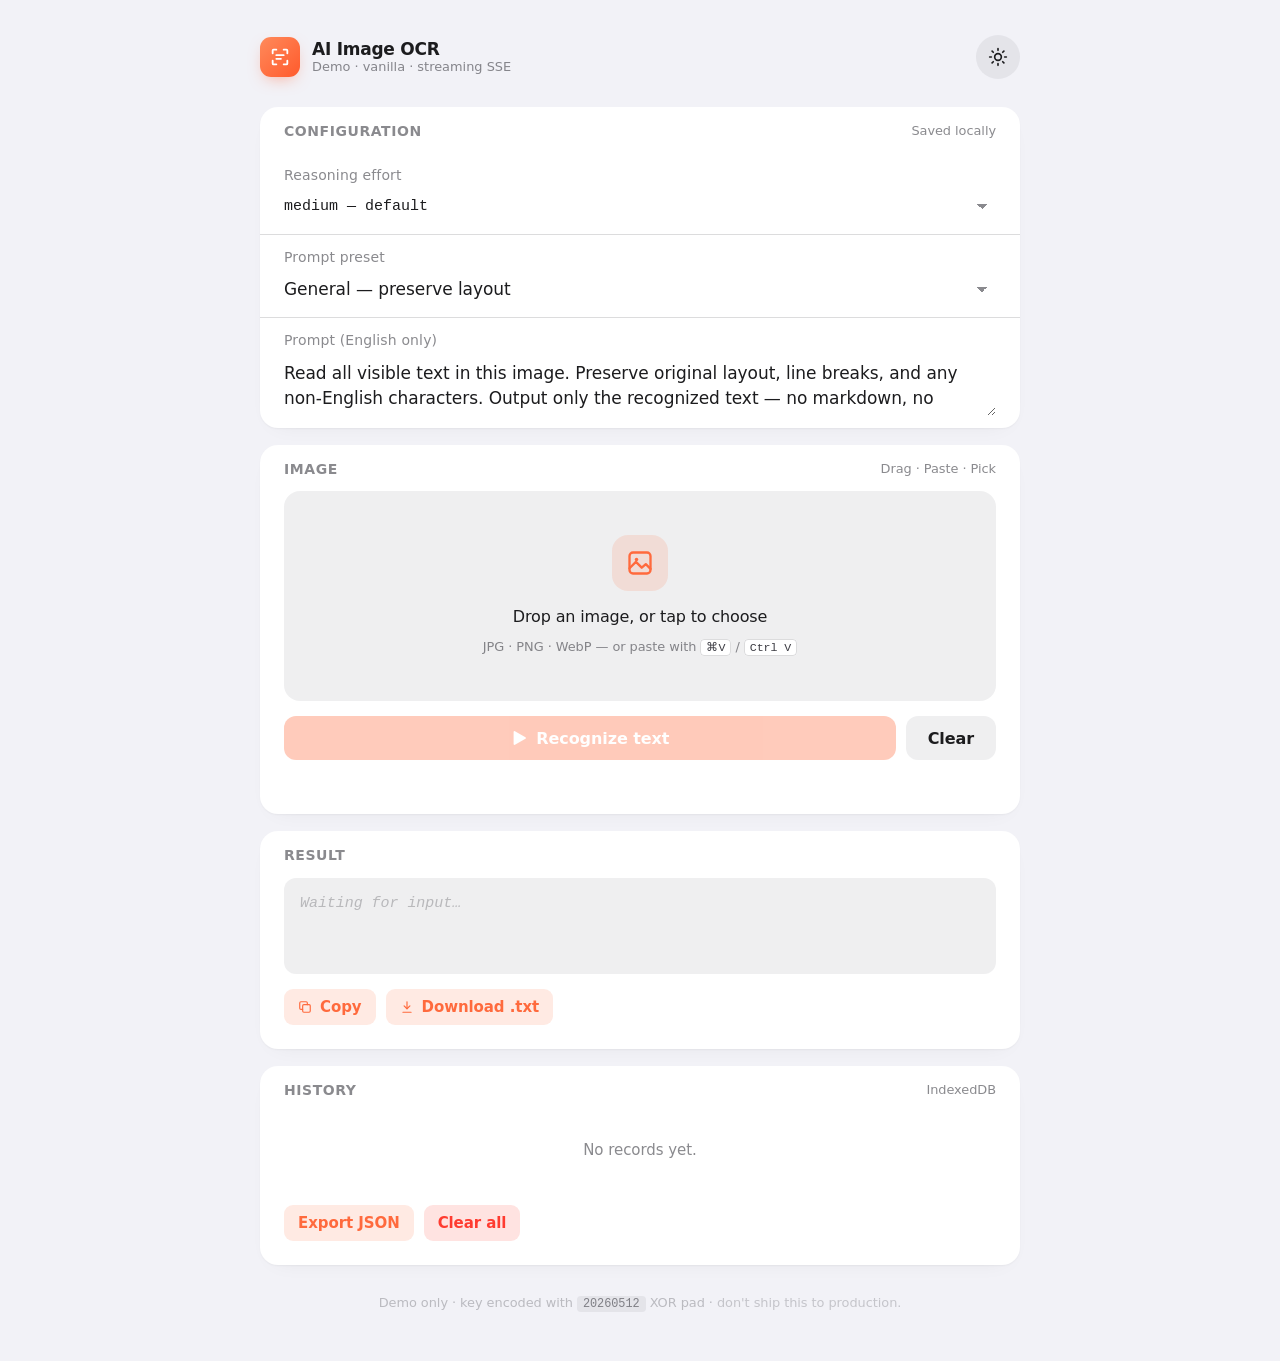
==== commit c4348076: "feat(api): live "Thinking" panel — stream reasoning summary to the user While the model is working o" ====
--- a/index.html
+++ b/index.html
@@ -182,6 +182,24 @@
         <span class="card-meta" id="outMeta"></span>
       </div>
       <div class="card-body">
+        <!-- Thinking panel: shows the model's reasoning summary live
+             while it's working, then collapses when the answer starts. -->
+        <div class="thinking collapsed" id="thinking" hidden>
+          <button class="thinking-head" id="thinkingHead" type="button"
+                  aria-expanded="false" aria-controls="thinkingBody">
+            <span class="thinking-icon" aria-hidden="true">
+              <span></span><span></span><span></span>
+            </span>
+            <span class="thinking-label" id="thinkingLabel">Thinking…</span>
+            <svg class="thinking-toggle" viewBox="0 0 24 24" fill="none"
+                 stroke="currentColor" stroke-width="2" stroke-linecap="round"
+                 stroke-linejoin="round" aria-hidden="true">
+              <path d="m6 9 6 6 6-6"/>
+            </svg>
+          </button>
+          <div class="thinking-body" id="thinkingBody"></div>
+        </div>
+
         <div class="result-wrap">
           <div class="result" id="result"></div>
         </div>
--- a/assets/styles.css
+++ b/assets/styles.css
@@ -144,6 +144,11 @@
 *,*::before,*::after{ box-sizing:border-box; -webkit-tap-highlight-color: transparent; }
 html,body{ margin:0; padding:0 }
 html{ overflow-x:hidden; }
+
+/* The HTML `hidden` attribute must beat any later `display:` rules.
+   Required because `.list-row { display: flex }` and `.btn { display: inline-flex }`
+   would otherwise win the cascade by source order. */
+[hidden]{ display: none !important; }
 body{
   background: var(--bg);
   color: var(--fg);
@@ -512,6 +517,80 @@
 
 
 /* ============================================================
+ * 9b. Thinking panel — reasoning summary stream
+ * ============================================================ */
+.thinking{
+  margin-bottom: 12px;
+  background: var(--bg-tertiary);
+  border-radius: 12px;
+  overflow: hidden;
+  transition: background-color var(--dur-fast) var(--ease-standard);
+}
+.thinking-head{
+  appearance:none; border:0; cursor:pointer; width:100%;
+  display:flex; align-items:center; gap: 10px;
+  padding: 10px 12px;
+  background: transparent;
+  color: var(--fg-secondary);
+  font: inherit;
+  font-size: var(--fs-footnote);
+  text-align: left;
+  letter-spacing: 0;
+}
+.thinking-head:hover{
+  background: color-mix(in srgb, var(--bg-tertiary) 100%, var(--fg) 4%);
+}
+.thinking-label{
+  flex: 1; min-width: 0;
+  font-weight: 500;
+  white-space: nowrap; overflow: hidden; text-overflow: ellipsis;
+}
+.thinking-toggle{
+  width: 16px; height: 16px;
+  flex-shrink: 0;
+  color: var(--fg-tertiary);
+  transition: transform var(--dur-base) var(--ease-standard);
+}
+.thinking.collapsed .thinking-toggle{ transform: rotate(-90deg); }
+.thinking-body{
+  padding: 0 14px 12px;
+  font-family: ui-monospace, "SF Mono", Menlo, Consolas, "Liberation Mono", monospace;
+  font-size: var(--fs-caption);
+  line-height: 1.6;
+  color: var(--fg-tertiary);
+  white-space: pre-wrap;
+  word-break: break-word;
+  max-height: 220px;
+  overflow-y: auto;
+  -webkit-overflow-scrolling: touch;
+}
+.thinking.collapsed .thinking-body{ display: none; }
+
+/* Animated dots — pulse while streaming, freeze when done */
+.thinking-icon{
+  display: inline-flex; gap: 3px; flex-shrink: 0;
+}
+.thinking-icon span{
+  width: 5px; height: 5px;
+  border-radius: 50%;
+  background: var(--accent);
+  animation: thinking-pulse 1.4s ease-in-out infinite;
+}
+.thinking-icon span:nth-child(2){ animation-delay: .18s; }
+.thinking-icon span:nth-child(3){ animation-delay: .36s; }
+@keyframes thinking-pulse{
+  0%, 60%, 100%{ opacity: .25; transform: scale(.7); }
+  30%{ opacity: 1; transform: scale(1); }
+}
+/* When the reasoning phase finishes, freeze the dots at a calm steady state */
+.thinking.done .thinking-icon span{
+  animation: none;
+  opacity: .55;
+  background: var(--fg-tertiary);
+}
+
+
+/* ============================================================
  * 10. Result text
  * ============================================================ */
 .result-wrap{ position: relative; }
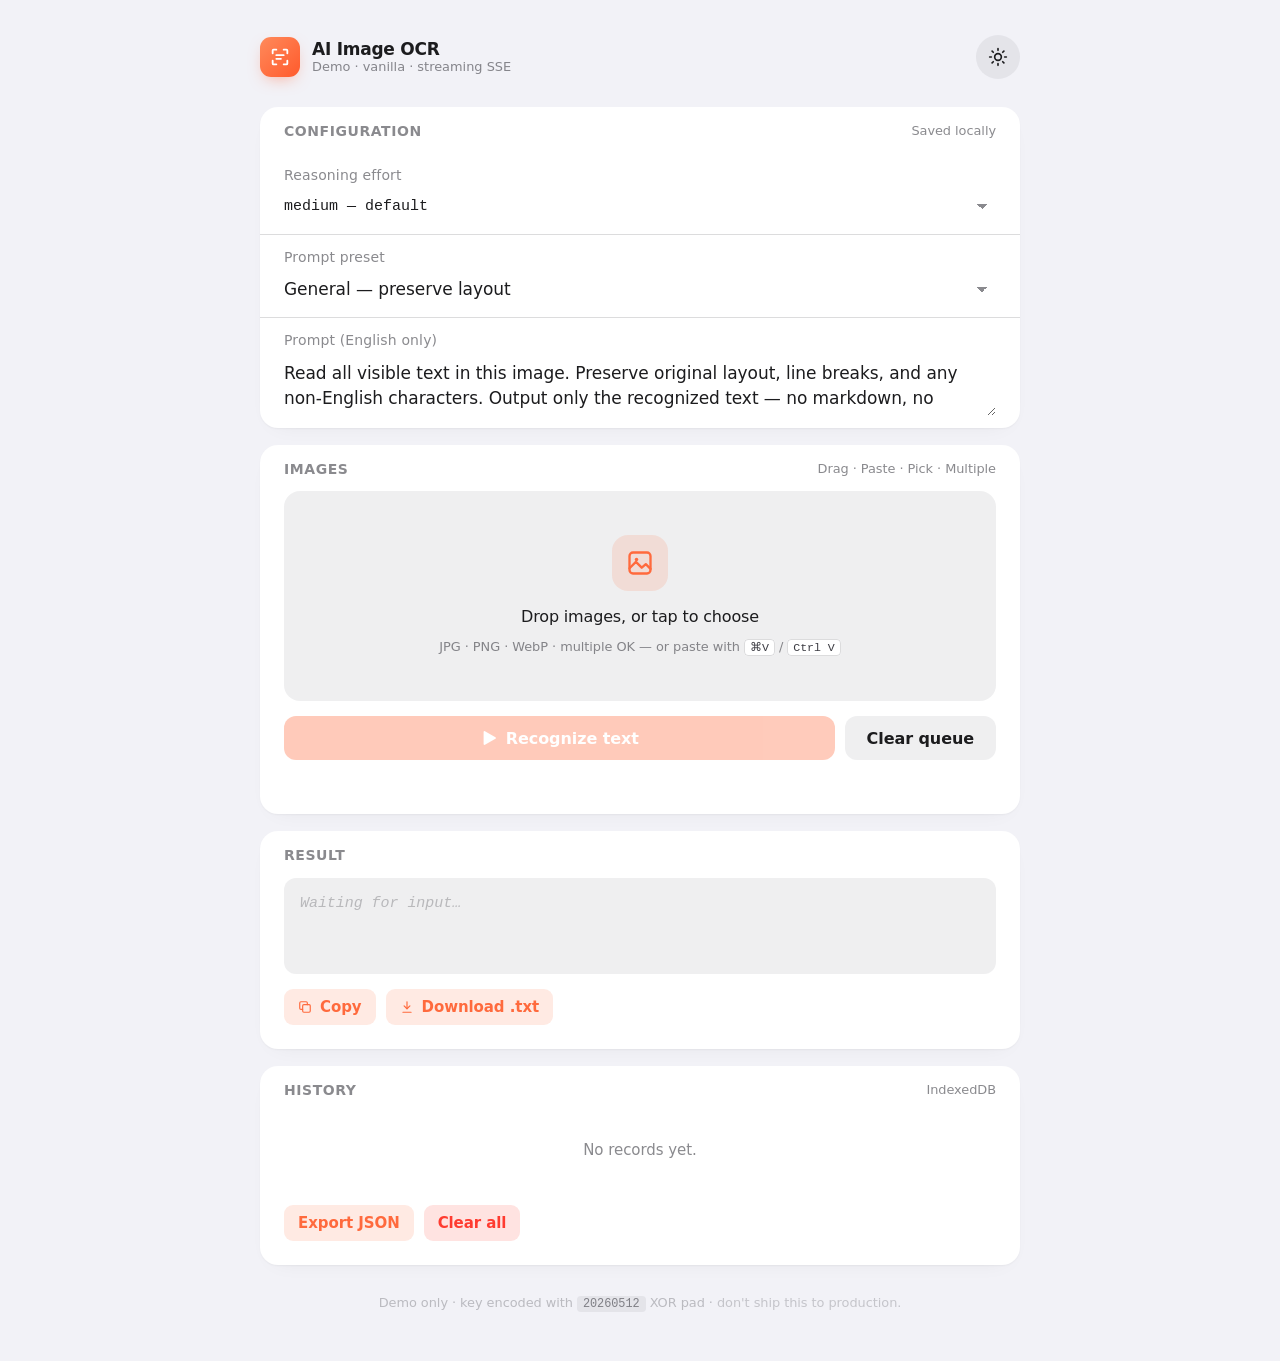
==== commit 6520c7fe: "feat(queue): batch processing — drop N images, run sequentially Previously the app was strictly one " ====
--- a/index.html
+++ b/index.html
@@ -131,11 +131,11 @@
     <!-- ============== Input ============== -->
     <section class="card" aria-labelledby="in-label">
       <div class="card-header">
-        <h2 class="card-title" id="in-label">Image</h2>
-        <span class="card-meta">Drag · Paste · Pick</span>
+        <h2 class="card-title" id="in-label">Images</h2>
+        <span class="card-meta">Drag · Paste · Pick · Multiple</span>
       </div>
       <div class="card-body">
-        <div class="drop" id="drop" role="button" tabindex="0" aria-label="Choose image">
+        <div class="drop" id="drop" role="button" tabindex="0" aria-label="Choose images">
           <div class="drop-icon" aria-hidden="true">
             <svg viewBox="0 0 24 24" fill="none" stroke="currentColor" stroke-width="2" stroke-linecap="round" stroke-linejoin="round">
               <rect x="3" y="3" width="18" height="18" rx="3"/>
@@ -143,24 +143,21 @@
               <path d="M3 16.5 8.5 11l5 5L17 13l4 4"/>
             </svg>
           </div>
-          <div class="drop-title">Drop an image, or tap to choose</div>
-          <div class="drop-hint">JPG · PNG · WebP — or paste with <kbd>⌘V</kbd> / <kbd>Ctrl V</kbd></div>
-        </div>
-        <input type="file" id="file" accept="image/*" hidden>
-
-        <div class="preview" id="preview">
-          <div class="preview-img-wrap">
-            <img id="previewImg" alt="Selected image preview">
-          </div>
-          <div class="preview-meta" id="previewMeta"></div>
-        </div>
+          <div class="drop-title">Drop images, or tap to choose</div>
+          <div class="drop-hint">JPG · PNG · WebP · multiple OK — or paste with <kbd>⌘V</kbd> / <kbd>Ctrl V</kbd></div>
+        </div>
+        <input type="file" id="file" accept="image/*" multiple hidden>
+
+        <!-- Queue: each picked / dropped / pasted file becomes a row here.
+             Rendered by js/queue.js. Click a row to view its stored result. -->
+        <div class="queue" id="queue" hidden aria-live="polite"></div>
 
         <div class="actions">
           <button class="btn btn-filled" id="runBtn" disabled type="button">
             <svg width="18" height="18" viewBox="0 0 24 24" fill="none" stroke="currentColor" stroke-width="2.4" stroke-linecap="round" stroke-linejoin="round" aria-hidden="true">
               <path d="m6 4 14 8-14 8z" fill="currentColor"/>
             </svg>
-            Recognize text
+            <span class="run-label">Recognize text</span>
           </button>
           <button class="btn btn-tinted btn-danger" id="stopBtn" type="button" disabled hidden>
             <svg width="14" height="14" viewBox="0 0 24 24" fill="currentColor" aria-hidden="true">
@@ -168,7 +165,7 @@
             </svg>
             Stop
           </button>
-          <button class="btn btn-gray" id="clearBtn" type="button">Clear</button>
+          <button class="btn btn-gray" id="clearQueueBtn" type="button">Clear queue</button>
         </div>
 
         <div class="status" id="status" role="status" aria-live="polite"></div>
--- a/assets/styles.css
+++ b/assets/styles.css
@@ -398,6 +398,7 @@
   font-weight: 500;
 }
 
+/* Legacy preview block kept for share_target / modal use. */
 .preview{ display:none; margin-top: 14px; }
 .preview.show{ display:block; }
 .preview-img-wrap{
@@ -409,10 +410,7 @@
   display:flex; justify-content:center; align-items:center;
   max-height: 320px;
 }
-.preview-img-wrap img{
-  max-width:100%; max-height: 320px;
-  display:block;
-}
+.preview-img-wrap img{ max-width:100%; max-height: 320px; display:block; }
 .preview-meta{
   margin-top: 8px;
   font-size: var(--fs-caption);
@@ -421,6 +419,118 @@
   display:flex; gap: 10px; flex-wrap:wrap;
 }
 .preview-meta .dot{ color: var(--fg-quaternary); }
+
+
+/* ============================================================
+ * 7b. Queue list — one row per pending/running/done image
+ * ============================================================ */
+.queue{
+  margin-top: 14px;
+  display: flex; flex-direction: column;
+  gap: 6px;
+}
+.q-row{
+  display: flex; align-items: center; gap: 12px;
+  padding: 8px 10px;
+  border-radius: 12px;
+  background: var(--bg-tertiary);
+  cursor: pointer;
+  position: relative;
+  transition: background-color var(--dur-fast) var(--ease-standard),
+              outline-color   var(--dur-fast) var(--ease-standard),
+              transform .08s   var(--ease-standard);
+  outline: 1.5px solid transparent;
+}
+.q-row:hover{
+  background: color-mix(in srgb, var(--bg-tertiary) 100%, var(--fg) 4%);
+}
+.q-row:active{ transform: scale(.998); }
+.q-row.is-viewing{
+  outline-color: color-mix(in srgb, var(--accent) 50%, transparent);
+}
+.q-row.is-active{
+  outline-color: var(--accent);
+  background: color-mix(in srgb, var(--accent) 8%, var(--bg-tertiary));
+}
+.q-thumb{
+  width: 44px; height: 44px;
+  flex-shrink: 0;
+  object-fit: cover;
+  border-radius: 8px;
+  background: var(--bg-elevated);
+}
+.q-body{
+  flex: 1; min-width: 0;
+  display: flex; flex-direction: column; gap: 2px;
+}
+.q-name{
+  font-size: var(--fs-subhead);
+  font-weight: 500;
+  color: var(--fg);
+  white-space: nowrap; overflow: hidden; text-overflow: ellipsis;
+}
+.q-meta{
+  font-size: var(--fs-caption);
+  color: var(--fg-tertiary);
+  font-variant-numeric: tabular-nums;
+  display: flex; flex-wrap: wrap; gap: 4px 6px; align-items: center;
+}
+.q-meta .dot{ color: var(--fg-quaternary); }
+.q-row.is-error  .q-status-text{ color: var(--danger); }
+.q-row.is-done   .q-status-text{ color: var(--success); }
+.q-row.is-running .q-status-text{ color: var(--accent); }
+
+.q-status{
+  flex-shrink: 0;
+  width: 22px; height: 22px;
+  display: flex; align-items: center; justify-content: center;
+}
+.q-status .q-icon{ width: 20px; height: 20px; }
+.q-icon.ok  { color: var(--success); }
+.q-icon.err { color: var(--danger); }
+.q-icon.dim { color: var(--fg-tertiary); }
+.q-spin{
+  width: 14px; height: 14px;
+  border: 2px solid color-mix(in srgb, var(--fg) 18%, transparent);
+  border-top-color: var(--accent);
+  border-radius: 50%;
+  animation: spin .7s linear infinite;
+}
+.q-dot{
+  width: 8px; height: 8px;
+  border-radius: 50%;
+  background: var(--fg-quaternary);
+}
+
+.q-remove{
+  appearance: none; border: 0; cursor: pointer;
+  flex-shrink: 0;
+  width: 28px; height: 28px;
+  border-radius: 8px;
+  color: var(--fg-tertiary);
+  background: transparent;
+  display: flex; align-items: center; justify-content: center;
+  transition: background-color var(--dur-fast) var(--ease-standard),
+              color var(--dur-fast) var(--ease-standard);
+}
+.q-remove:hover:not(:disabled){
+  background: color-mix(in srgb, var(--danger) 14%, transparent);
+  color: var(--danger);
+}
+.q-remove:disabled{ opacity: .25; cursor: not-allowed; }
+.q-remove svg{ width: 14px; height: 14px; }
+
+/* status line position annotation (the "(2 / 5 · foo.jpg)" bit) */
+.status-pos{
+  color: var(--fg-quaternary);
+  font-variant-numeric: tabular-nums;
+}
+
+@media (max-width: 520px){
+  .q-row{ gap: 10px; padding: 8px; }
+  .q-thumb{ width: 40px; height: 40px; }
+  .q-name{ font-size: var(--fs-footnote); }
+}
 
 
 /* ============================================================
